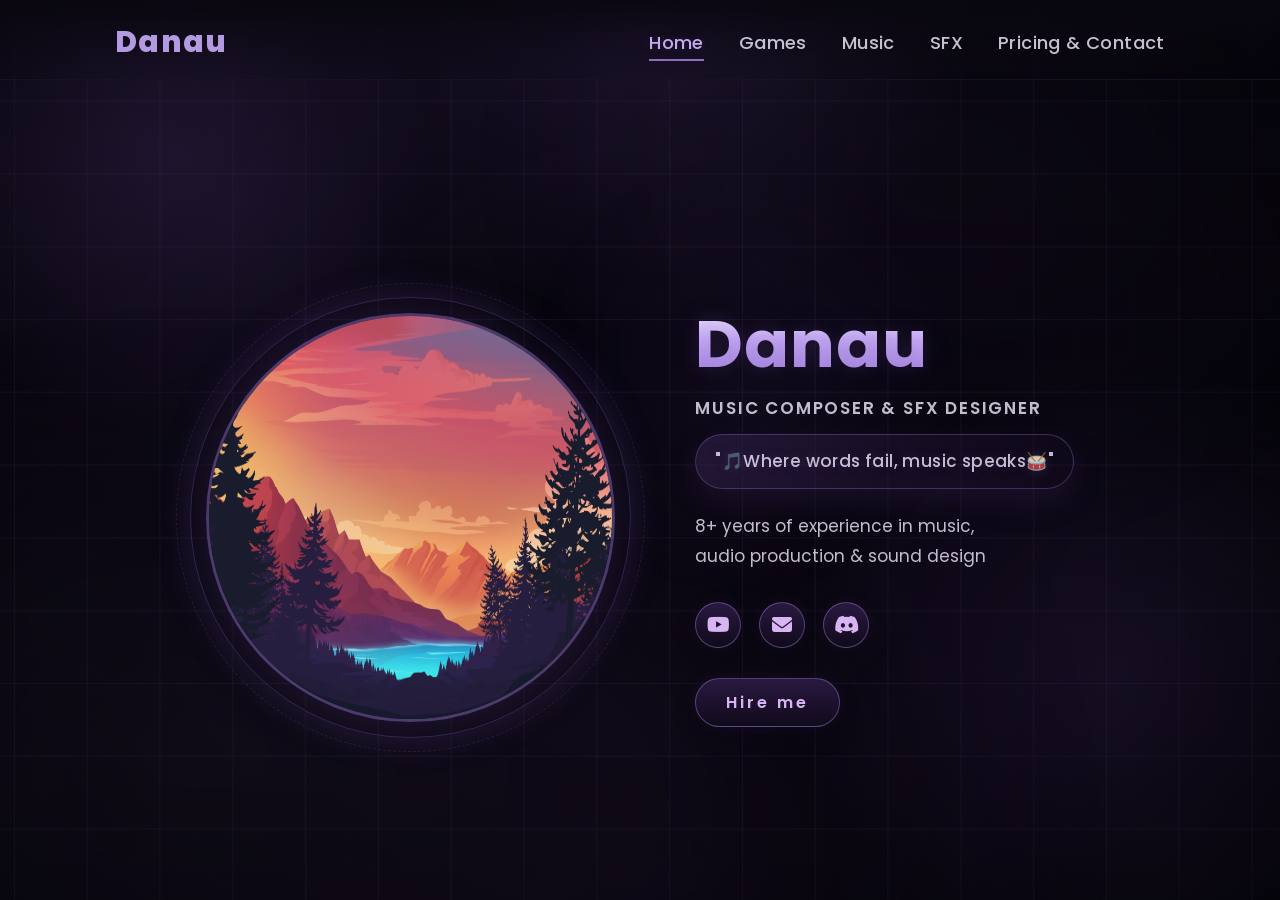
==== index.html @ 1e095b47 "1" ====
<!DOCTYPE html>
<html lang="en">

<head>
    <meta charset="UTF-8">
    <meta name="viewport" content="width=device-width, initial-scale=1.0">
    <link rel="stylesheet" href="https://cdnjs.cloudflare.com/ajax/libs/font-awesome/6.5.2/css/all.min.css">
    <link rel="stylesheet" href="style.css">
    <title>Danau</title>
</head>
<body>
    <div class="background-particles" aria-hidden="true">
        <span></span><span></span><span></span><span></span><span></span><span></span>
        <span></span><span></span><span></span><span></span><span></span><span></span>
        <span></span><span></span><span></span><span></span><span></span><span></span>
    </div>
    <div class="cursor-particles" aria-hidden="true"></div>
    <header>
        <a href="index.html" class="logo">Danau</a>

        <nav>
            <a href="#" class="active"> Home</a>
            <a href="games.html" >Games</a>
            <a href="music.html" >Music</a>
            <a href="sfx.html" >SFX</a>
            <a href="pricing.html" >Pricing & Contact</a>
        </nav>
    </header>
    <section class="home">
        <div class="home-img">
            <img src="logo.png" alt="">
        </div>
        <div class="home-content">
            <h1><span class="hero-name">Danau</span></h1>
            <p class="home-role">Music Composer & SFX Designer</p>
            <p class="signature-quote">"🎵Where words fail, music speaks🥁"</p>
            <p class="home-description">8+ years of experience in music,<br>audio production & sound design</p>
            <div class="social-icons">
                <a href="https://www.youtube.com/@Danau_sfx"><i class="fa-brands fa-youtube"></i></a>
                <a href="mailto:iiceewoolf@proton.me"><i class="fa-solid fa-envelope"></i></a>
                <a href="https://discord.gg/RYptuVfqna"><i class="fa-brands fa-discord"></i></a>
            </div>
            <a href="pricing.html" class="btn">Hire me</a>
        </div>
    </section>
    <script src="background.js"></script>
</body>
</html>
---- style.css ----
@import url('https://fonts.googleapis.com/css2?family=Poppins:wght@100;200;300;400;500;600&display=swap');

*{
    margin: 0;
    padding: 0;
    box-sizing: border-box;
    text-decoration: none;
    border: none;
    outline: none;
    font-family: 'Poppins', sans-serif;
}

html{
    font-size: 62.5%;
    background-color: #09070f;
}

:root{
    --grid-offset-x: 0px;
    --grid-offset-y: 0px;
}

body{
    width: 100%;
    min-height: 100vh;
    overflow-x: hidden;
    overflow-y: auto;
    background-color: #09070f;
    background-image:
        radial-gradient(circle at 50% 0%, rgba(120, 84, 176, 0.24), transparent 30%),
        radial-gradient(circle at 18% 22%, rgba(73, 45, 112, 0.18), transparent 26%),
        radial-gradient(circle at 82% 78%, rgba(52, 32, 83, 0.16), transparent 24%);
    background-size: auto, auto, auto;
    background-position: center top, 0 0, 100% 100%;
    color: #f5f1fb;
    position: relative;
}

body.grid-drift::selection{
    background: rgba(168, 139, 220, 0.25);
}

body::before{
    content: "";
    position: fixed;
    inset: -2px 0;
    pointer-events: none;
    background:
        linear-gradient(rgba(92, 69, 128, 0.16) 1px, transparent 1px),
        linear-gradient(90deg, rgba(92, 69, 128, 0.16) 1px, transparent 1px),
        radial-gradient(circle at 14% 18%, rgba(132, 96, 188, 0.16), transparent 20%),
        radial-gradient(circle at 86% 74%, rgba(82, 53, 122, 0.2), transparent 24%),
        linear-gradient(135deg, rgba(40, 23, 63, 0.18), transparent 42%),
        linear-gradient(to bottom, rgba(7, 5, 12, 0.18), rgba(7, 5, 12, 0.6));
    background-size: 70px 70px, 70px 70px, auto, auto, auto, auto;
    background-position:
        var(--grid-offset-x) var(--grid-offset-y),
        var(--grid-offset-x) var(--grid-offset-y),
        0 0,
        0 0,
        0 0,
        0 0;
    transform: translate3d(0, 0, 0) scale(1.04);
    transform-origin: center;
    animation: driftGridLayer 26s linear infinite, driftGlowPrimary 22s ease-in-out infinite alternate;
    will-change: transform, background-position;
    z-index: 0;
}

body::after{
    content: "";
    position: fixed;
    inset: -2px 0;
    pointer-events: none;
    background:
        radial-gradient(circle at 58% 42%, rgba(110, 76, 166, 0.08), transparent 24%),
        radial-gradient(circle at center, transparent 38%, rgba(0, 0, 0, 0.28) 100%);
    transform: translate3d(0, 0, 0) scale(1.03);
    transform-origin: center;
    animation: driftGlowSecondary 28s ease-in-out infinite alternate;
    z-index: 0;
}

.background-particles::before{
    content: "";
    position: absolute;
    inset: -10% -5%;
    pointer-events: none;
    background:
        radial-gradient(ellipse at 18% 78%, rgba(116, 92, 158, 0.14), transparent 38%),
        radial-gradient(ellipse at 72% 24%, rgba(80, 54, 120, 0.12), transparent 34%),
        radial-gradient(ellipse at 52% 88%, rgba(48, 30, 73, 0.18), transparent 42%);
    filter: blur(38px);
    opacity: 0.75;
    animation: driftMist 22s ease-in-out infinite alternate;
}

.background-particles{
    position: fixed;
    inset: -2px 0;
    overflow: hidden;
    pointer-events: none;
    z-index: 0;
}

.cursor-particles{
    position: fixed;
    inset: 0;
    pointer-events: none;
    overflow: hidden;
    z-index: 2;
}

.cursor-particle{
    position: absolute;
    width: 0.8rem;
    height: 0.8rem;
    border-radius: 0.2rem;
    background: linear-gradient(180deg, rgba(106, 83, 145, 0.4), rgba(52, 32, 79, 0.26));
    border: 1px solid rgba(130, 118, 170, 0.16);
    box-shadow: 0 0 10px rgba(82, 62, 120, 0.2);
    opacity: 0;
    animation: cursorParticleFade 1.2s ease-out forwards;
}

.background-particles span{
    position: absolute;
    display: block;
    width: 0.9rem;
    height: 0.9rem;
    background: linear-gradient(180deg, rgba(106, 83, 145, 0.52), rgba(52, 32, 79, 0.38));
    border: 1px solid rgba(130, 118, 170, 0.24);
    border-radius: 0.2rem;
    box-shadow: 0 0 14px rgba(82, 62, 120, 0.3);
    opacity: 0.8;
    animation: floatBlock linear infinite;
}

.background-particles span:nth-child(1){ left: 4%; top: 112%; animation-duration: 16s; animation-delay: -2s; }
.background-particles span:nth-child(2){ left: 9%; top: 108%; width: 0.7rem; height: 0.7rem; animation-duration: 20s; animation-delay: -6s; }
.background-particles span:nth-child(3){ left: 14%; top: 115%; width: 1rem; height: 1rem; animation-duration: 18s; animation-delay: -10s; }
.background-particles span:nth-child(4){ left: 20%; top: 109%; width: 0.8rem; height: 0.8rem; animation-duration: 22s; animation-delay: -4s; }
.background-particles span:nth-child(5){ left: 26%; top: 118%; width: 1.1rem; height: 1.1rem; animation-duration: 19s; animation-delay: -9s; }
.background-particles span:nth-child(6){ left: 32%; top: 110%; width: 0.75rem; height: 0.75rem; animation-duration: 24s; animation-delay: -12s; }
.background-particles span:nth-child(7){ left: 38%; top: 116%; width: 0.9rem; height: 0.9rem; animation-duration: 17s; animation-delay: -5s; }
.background-particles span:nth-child(8){ left: 44%; top: 111%; width: 1rem; height: 1rem; animation-duration: 21s; animation-delay: -8s; }
.background-particles span:nth-child(9){ left: 50%; top: 119%; width: 0.7rem; height: 0.7rem; animation-duration: 23s; animation-delay: -14s; }
.background-particles span:nth-child(10){ left: 56%; top: 107%; width: 1.05rem; height: 1.05rem; animation-duration: 18s; animation-delay: -7s; }
.background-particles span:nth-child(11){ left: 62%; top: 114%; width: 0.85rem; height: 0.85rem; animation-duration: 20s; animation-delay: -11s; }
.background-particles span:nth-child(12){ left: 68%; top: 109%; width: 1.15rem; height: 1.15rem; animation-duration: 25s; animation-delay: -3s; }
.background-particles span:nth-child(13){ left: 73%; top: 117%; width: 0.8rem; height: 0.8rem; animation-duration: 19s; animation-delay: -13s; }
.background-particles span:nth-child(14){ left: 78%; top: 112%; width: 0.95rem; height: 0.95rem; animation-duration: 22s; animation-delay: -6s; }
.background-particles span:nth-child(15){ left: 83%; top: 118%; width: 0.7rem; height: 0.7rem; animation-duration: 17s; animation-delay: -9s; }
.background-particles span:nth-child(16){ left: 88%; top: 110%; width: 1rem; height: 1rem; animation-duration: 24s; animation-delay: -15s; }
.background-particles span:nth-child(17){ left: 93%; top: 116%; width: 0.85rem; height: 0.85rem; animation-duration: 18s; animation-delay: -4s; }
.background-particles span:nth-child(18){ left: 97%; top: 113%; width: 1.1rem; height: 1.1rem; animation-duration: 21s; animation-delay: -10s; }

header{
    position: fixed;
    top: 0;
    left: 0;
    width: 100%;
    padding: 2rem 9% 1.4rem;
    background: linear-gradient(180deg, rgba(9, 7, 15, 0.92), rgba(9, 7, 15, 0.35), transparent);
    border-bottom: 1px solid rgba(126, 96, 175, 0.12);
    backdrop-filter: blur(6px);
    display: flex;
    justify-content: space-between;
    align-items: center;
    z-index: 100;
}

main,
header,
section{
    position: relative;
}

.logo{
    display: inline-block;
    font-size: 3rem;
    color: #b49ae0;
    font-weight: 800;
    cursor: pointer;
    letter-spacing: 0.12rem;
    transition: transform 0.25s ease, color 0.25s ease;
}

.logo:hover{
    transform: scale(1.06);
}

nav a{
    font-size: 1.8rem;
    color: rgba(241, 234, 252, 0.82);
    margin-left: 3.2rem;
    padding-bottom: 0.4rem;
    font-weight: 500;
    letter-spacing: 0.04rem;
    transition: color 0.3s ease, border-color 0.3s ease, text-shadow 0.3s ease;
    border-bottom: 2px solid transparent;
}

nav a:hover,
nav a.active{
    color: #c6aaf0;
    border-bottom: 2px solid #8d6bc4;
    text-shadow: 0 0 10px rgba(126, 96, 175, 0.2);
}

@media(max-width:995px){
    header{
        justify-content: center;
    }

    .logo{
        display: none;
    }

    nav{
        display: flex;
        justify-content: center;
        align-items: center;
        flex-wrap: wrap;
        gap: 1.5rem;
        width: 100%;
    }

    nav a{
        display: inline-block;
        font-size: 1.6rem;
        margin: 0;
    }

    nav a:hover,
    nav a.active{
        border-bottom: 2px solid #7e60af;
    }
}

section{
    min-height: 100vh;
    min-height: calc(100vh - 8.5rem);
    padding: 10rem 9% 4rem;
    position: relative;
    z-index: 1;
}

.home{
    display: flex;
    justify-content: center;
    align-items: center;
    gap: 8rem;
}

.home .home-content h1{
    font-size: 6.6rem;
    font-weight: 700;
    line-height: 1.1;
    letter-spacing: 0.08rem;
    margin-bottom: 1.2rem;
}

.hero-name{
    display: inline-block;
    background: linear-gradient(180deg, #f7f1ff 0%, #ccb1fb 42%, #9f7fe0 100%);
    -webkit-background-clip: text;
    background-clip: text;
    color: transparent;
    text-shadow: 0 0 18px rgba(126, 96, 175, 0.18), 0 0 32px rgba(88, 59, 129, 0.12);
}

span{
    color: #a88bdc;
}

.home-content h3{
    font-size: 4rem;
    margin-bottom: 1rem;
    font-weight: 700;
}

.home-content p{
    font-size: 1.7rem;
    color: rgba(241, 234, 252, 0.8);
    line-height: 1.8;
}

.home-role{
    display: block;
    margin-bottom: 1.1rem;
    color: #d7c9f2;
    font-size: 2rem;
    font-weight: 600;
    letter-spacing: 0.18rem;
    text-transform: uppercase;
}

.home-description{
    max-width: 48rem;
    color: rgba(241, 234, 252, 0.72);
    font-size: 1.8rem;
}

.signature-quote{
    display: inline-block;
    margin: 0 0 2.2rem;
    padding: 1.1rem 1.9rem;
    font-size: 1.8rem;
    font-weight: 500;
    letter-spacing: 0.04rem;
    color: #f3eefc;
    border: 1px solid rgba(126, 96, 175, 0.42);
    border-radius: 999px;
    background: linear-gradient(90deg, rgba(74, 49, 112, 0.34), rgba(30, 18, 45, 0.2));
    box-shadow: 0 12px 30px rgba(70, 46, 106, 0.24);
    text-shadow: 0 0 12px rgba(126, 96, 175, 0.24);
}

.home-img{
    position: relative;
    display: flex;
    align-items: center;
    justify-content: center;
    border-radius: 50%;
    width: 32vw;
    height: 32vw;
}

.home-img::before,
.home-img::after{
    content: "";
    position: absolute;
    border-radius: 50%;
    pointer-events: none;
}

.home-img::before{
    inset: -1.6rem;
    border: 1px solid rgba(126, 96, 175, 0.32);
    box-shadow: 0 0 36px rgba(92, 61, 137, 0.24);
}

.home-img::after{
    inset: -3rem;
    border: 1px dashed rgba(126, 96, 175, 0.24);
    opacity: 0.85;
}

.home-img img{
    position: relative;
    z-index: 1;
    width: 100%;
    height: 100%;
    border-radius: 50%;
    border: 0.35rem solid rgba(126, 96, 175, 0.58);
    box-shadow: 0 0 38px rgba(78, 50, 120, 0.34);
    filter: saturate(0.92) contrast(1.04);
    cursor: default;
    transition: transform 0.25s ease, box-shadow 0.25s ease, filter 0.25s ease;
}

.home-img img:hover{
    transform: scale(1.02);
    box-shadow: 0 0 50px rgba(100, 64, 152, 0.46);
    filter: saturate(1) contrast(1.08);
}

.social-icons a{
    display: inline-flex;
    justify-content: center;
    align-items: center;
    width: 4.6rem;
    height: 4.6rem;
    background: linear-gradient(180deg, rgba(43, 26, 67, 0.95), rgba(17, 10, 28, 0.99));
    border: 1px solid rgba(160, 126, 214, 0.46);
    font-size: 2rem;
    border-radius: 999px;
    margin: 3rem 1.5rem 3rem 0;
    transition: transform 0.28s ease, background 0.28s ease, color 0.28s ease, box-shadow 0.28s ease, border-color 0.28s ease;
    color: #d8b5f2;
    box-shadow: 0 10px 20px rgba(10, 6, 17, 0.34), 0 0 18px rgba(126, 96, 175, 0.1);
}

.social-icons a i{
    display: flex;
    align-items: center;
    justify-content: center;
    line-height: 1;
}

.social-icons a:hover{
    background: linear-gradient(180deg, rgba(91, 63, 134, 0.96), rgba(49, 31, 77, 0.96));
    transform: translateY(-4px) scale(1.05);
    color: #efd8ff;
    border-color: rgba(199, 173, 245, 0.64);
    box-shadow: 0 12px 24px rgba(126, 96, 175, 0.2);
}

.btn{
    display: inline-block;
    padding: 1.1rem 3rem;
    background: linear-gradient(180deg, rgba(43, 26, 67, 0.95), rgba(17, 10, 28, 0.99));
    border-radius: 999px;
    font-size: 1.6rem;
    color: #d8b5f2;
    letter-spacing: 0.3rem;
    font-weight: 600;
    border: 1px solid rgba(160, 126, 214, 0.46);
    transition: transform 0.28s ease, background 0.28s ease, color 0.28s ease, box-shadow 0.28s ease, border-color 0.28s ease;
    cursor: pointer;
    box-shadow: 0 10px 20px rgba(10, 6, 17, 0.34), 0 0 18px rgba(126, 96, 175, 0.1);
}

.btn:hover{
    background: linear-gradient(180deg, rgba(91, 63, 134, 0.96), rgba(49, 31, 77, 0.96));
    transform: translateY(-4px) scale(1.05);
    color: #efd8ff;
    border-color: rgba(199, 173, 245, 0.64);
    box-shadow: 0 12px 24px rgba(126, 96, 175, 0.2);
}

.typing-text{
    font-size: 34px;
    font-weight: 600;
    min-width: 280px;
}

.typing-text span{
    position: relative;
}



@keyframes cursor{
    to{
        border-left: 3px solid #746894;
    }
}





@keyframes driftGridLayer{
    0%{
        background-position:
            var(--grid-offset-x) var(--grid-offset-y),
            var(--grid-offset-x) var(--grid-offset-y),
            0 0,
            0 0,
            0 0,
            0 0;
    }
    100%{
        background-position:
            calc(var(--grid-offset-x) + 18px) calc(var(--grid-offset-y) - 18px),
            calc(var(--grid-offset-x) + 18px) calc(var(--grid-offset-y) - 18px),
            0 0,
            0 0,
            0 0,
            0 0;
    }
}

@keyframes cursorParticleFade{
    0%{
        opacity: 0.55;
        transform: translate3d(0, 0, 0) scale(1) rotate(0deg);
    }
    100%{
        opacity: 0;
        transform: translate3d(var(--particle-drift-x, 0px), var(--particle-drift-y, -18px), 0) scale(0.45) rotate(120deg);
    }
}

@keyframes floatBlock{
    0%{
        transform: translate3d(0, 0, 0) rotate(0deg);
        opacity: 0;
    }
    10%{
        opacity: 0.9;
    }
    50%{
        transform: translate3d(1.8vw, -45vh, 0) rotate(120deg);
        opacity: 0.75;
    }
    100%{
        transform: translate3d(-1.2vw, -120vh, 0) rotate(240deg);
        opacity: 0;
    }
}

@keyframes driftMist{
    0%{
        transform: translate3d(-2.5vw, 1.5vh, 0) scale(1);
        opacity: 0.58;
    }
    50%{
        transform: translate3d(2vw, -1vh, 0) scale(1.04);
        opacity: 0.74;
    }
    100%{
        transform: translate3d(-1vw, 2vh, 0) scale(1.08);
        opacity: 0.62;
    }
}

@keyframes driftGlowPrimary{
    0%{
        transform: translate3d(-2.4vw, -1.8vh, 0) scale(1.04);
    }
    50%{
        transform: translate3d(2.8vw, 1.7vh, 0) scale(1.08);
    }
    100%{
        transform: translate3d(1vw, -2.2vh, 0) scale(1.06);
    }
}

@keyframes driftGlowSecondary{
    0%{
        transform: translate3d(2vw, 1.2vh, 0) scale(1.03);
    }
    50%{
        transform: translate3d(-2.6vw, -1.4vh, 0) scale(1.07);
    }
    100%{
        transform: translate3d(1.2vw, 2vh, 0) scale(1.05);
    }
}

@media (max-width: 1000px){
    .home{
        gap: 4rem;
    }
}

.music-page{
    min-height: auto;
}

.music-hero{
    max-width: 72rem;
    margin: 0 auto 4.5rem;
    text-align: center;
}

.music-tag{
    display: inline-block;
    margin-bottom: 1.8rem;
    padding: 0.8rem 1.6rem;
    border: 1px solid rgba(126, 96, 175, 0.38);
    border-radius: 999px;
    background: rgba(74, 49, 112, 0.18);
    color: #d9c7f5;
    font-size: 1.4rem;
    letter-spacing: 0.16rem;
    text-transform: uppercase;
}

.music-hero h1{
    font-size: 5.6rem;
    line-height: 1.1;
    margin-bottom: 1.8rem;
}

.music-intro{
    max-width: 64rem;
    margin: 0 auto;
    font-size: 1.8rem;
    color: rgba(241, 234, 252, 0.74);
    line-height: 1.8;
}

.music-grid{
    display: grid;
    grid-template-columns: repeat(4, minmax(0, 1fr));
    gap: 2.4rem;
}

.music-card{
    position: relative;
    display: flex;
    flex-direction: column;
    justify-content: space-between;
    gap: 1.8rem;
    min-height: 23rem;
    padding: 2.4rem;
    border: 1px solid rgba(126, 96, 175, 0.28);
    border-radius: 2rem;
    background: linear-gradient(145deg, rgba(20, 14, 31, 0.92), rgba(28, 20, 40, 0.82));
    box-shadow: 0 18px 36px rgba(0, 0, 0, 0.28), 0 0 24px rgba(84, 54, 128, 0.1);
    overflow: hidden;
}

.music-card::before{
    content: "";
    position: absolute;
    inset: 0;
    background: radial-gradient(circle at top right, rgba(126, 96, 175, 0.12), transparent 34%);
    pointer-events: none;
}

.music-card-top{
    display: flex;
    align-items: center;
    gap: 1rem;
    margin-bottom: 1.4rem;
}

.music-card-top i{
    color: #c6aaf0;
    font-size: 1.8rem;
}

.music-card h2{
    font-size: 2rem;
    color: #f3eefc;
    line-height: 1.3;
}

.music-card audio{
    width: 100%;
    height: 4.8rem;
    padding: 0.5rem;
    border: 1px solid rgba(126, 96, 175, 0.26);
    border-radius: 1.4rem;
    background: linear-gradient(180deg, rgba(38, 24, 58, 0.9), rgba(17, 10, 28, 0.96));
    box-shadow: inset 0 1px 0 rgba(255, 255, 255, 0.04), 0 10px 20px rgba(10, 6, 17, 0.28);
    filter: hue-rotate(282deg) saturate(0.95) brightness(0.82);
}

.eight-grid{
    grid-template-columns: repeat(4, minmax(0, 1fr));
}

@media (max-width: 1200px){
    .music-grid,
    .eight-grid{
        grid-template-columns: repeat(3, minmax(0, 1fr));
    }
}

@media(max-width:995px){
    .home{
        flex-direction: column;
        margin: 5rem 4rem;
    }

    .home .home-content h3{
        font-size: 2.5rem;
    }

    .home-content h1{
        font-size: 5rem;
    }

    .home-role{
        font-size: 1.7rem;
        letter-spacing: 0.12rem;
    }

    .home-description{
        font-size: 1.65rem;
    }

    .home-img{
        width: min(70vw, 32rem);
        height: min(70vw, 32rem);
        margin-bottom: 10vw;
    }

    .music-hero h1{
        font-size: 4.4rem;
    }

    .music-grid,
    .eight-grid{
        grid-template-columns: repeat(2, minmax(0, 1fr));
    }
}

.games-page{
    min-height: calc(100vh - 8.5rem);
    display: flex;
    flex-direction: column;
    justify-content: center;
}

.games-hero{
    max-width: 76rem;
    margin: 0 auto 3rem;
    text-align: center;
}

.games-hero h1{
    font-size: 5.4rem;
    line-height: 1.1;
    margin-bottom: 1.4rem;
}

.games-hero h1 span{
    color: #b49ae0;
}

.games-list-wrap{
    max-width: 120rem;
    margin: 0 auto;
    padding: 2.4rem;
    border: 1px solid rgba(126, 96, 175, 0.24);
    border-radius: 2.4rem;
    background: linear-gradient(145deg, rgba(20, 14, 31, 0.88), rgba(28, 20, 40, 0.78));
    box-shadow: 0 18px 36px rgba(0, 0, 0, 0.28), 0 0 24px rgba(84, 54, 128, 0.08);
}

.games-list{
    list-style: none;
    display: flex;
    flex-direction: column;
    gap: 0.9rem;
}

.games-list-two-column{
    display: grid;
    grid-template-columns: repeat(2, minmax(0, 1fr));
    gap: 0.9rem 1.4rem;
}

.games-list li{
    display: flex;
    align-items: center;
    gap: 1.4rem;
    padding: 1.35rem 1.6rem;
    border: 1px solid rgba(126, 96, 175, 0.16);
    border-radius: 1.6rem;
    background: rgba(255, 255, 255, 0.02);
    color: #f3eefc;
    font-size: 1.9rem;
    line-height: 1.35;
}

.game-link{
    display: flex;
    align-items: center;
    gap: 1.4rem;
    width: 100%;
    color: inherit;
    transition: color 0.25s ease, text-shadow 0.25s ease;
}

.game-link:hover{
    color: #d7c0fb;
    text-shadow: 0 0 10px rgba(126, 96, 175, 0.18);
}

.games-list li i,
.game-emoji{
    flex-shrink: 0;
    color: #c6aaf0;
    font-size: 1.9rem;
    width: 2.2rem;
    text-align: center;
}

.game-emoji{
    filter: grayscale(1) brightness(0.8) sepia(1) hue-rotate(220deg) saturate(1.8);
}

.games-list li span{
    display: block;
}

@media (max-width: 900px){
    .games-list-two-column{
        grid-template-columns: 1fr;
    }
}

@media (max-width: 640px){
    .music-grid,
    .eight-grid{
        grid-template-columns: 1fr;
    }

    .games-list-wrap{
        padding: 2rem;
    }

    .games-list li{
        font-size: 1.8rem;
        padding: 1.4rem 1.5rem;
    }
}
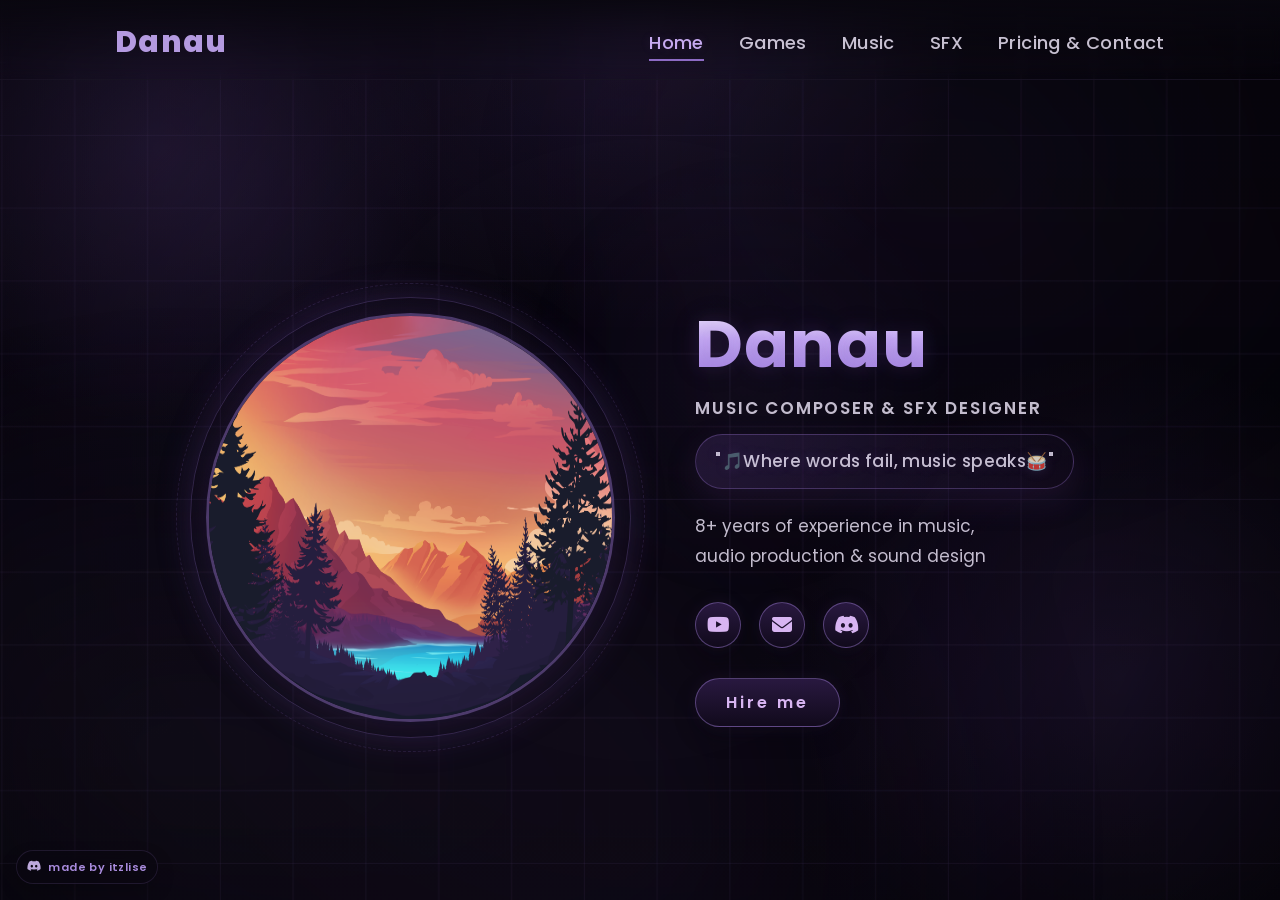
==== commit f67e5395: "watermark" ====
--- a/index.html
+++ b/index.html
@@ -4,6 +4,8 @@
 <head>
     <meta charset="UTF-8">
     <meta name="viewport" content="width=device-width, initial-scale=1.0">
+    <link rel="icon" href="logo.png" type="image/png">
+    <link rel="shortcut icon" href="logo.png" type="image/png">
     <link rel="stylesheet" href="https://cdnjs.cloudflare.com/ajax/libs/font-awesome/6.5.2/css/all.min.css">
     <link rel="stylesheet" href="style.css">
     <title>Danau</title>
@@ -43,6 +45,7 @@
             <a href="pricing.html" class="btn">Hire me</a>
         </div>
     </section>
+    <div class="site-credit"><i class="fa-brands fa-discord"></i><span>made by itzlise</span></div>
     <script src="background.js"></script>
 </body>
 </html>
--- a/style.css
+++ b/style.css
@@ -772,6 +772,31 @@
     display: block;
 }
 
+.site-credit{
+    position: fixed;
+    left: 1.6rem;
+    bottom: 1.6rem;
+    display: inline-flex;
+    align-items: center;
+    gap: 0.7rem;
+    padding: 0.75rem 1rem;
+    border: 1px solid rgba(187, 149, 255, 0.12);
+    border-radius: 999px;
+    background: rgba(10, 8, 17, 0.62);
+    color: rgba(243, 236, 255, 0.68);
+    font-size: 1.1rem;
+    font-weight: 600;
+    letter-spacing: 0.04rem;
+    backdrop-filter: blur(10px);
+    box-shadow: 0 8px 18px rgba(0, 0, 0, 0.18);
+    z-index: 50;
+}
+
+.site-credit i{
+    color: rgba(215, 192, 251, 0.88);
+    font-size: 1.15rem;
+}
+
 @media (max-width: 900px){
     .games-list-two-column{
         grid-template-columns: 1fr;
@@ -792,4 +817,11 @@
         font-size: 1.8rem;
         padding: 1.4rem 1.5rem;
     }
-}
+
+    .site-credit{
+        left: 1rem;
+        bottom: 1rem;
+        padding: 0.7rem 0.9rem;
+        font-size: 1rem;
+    }
+}
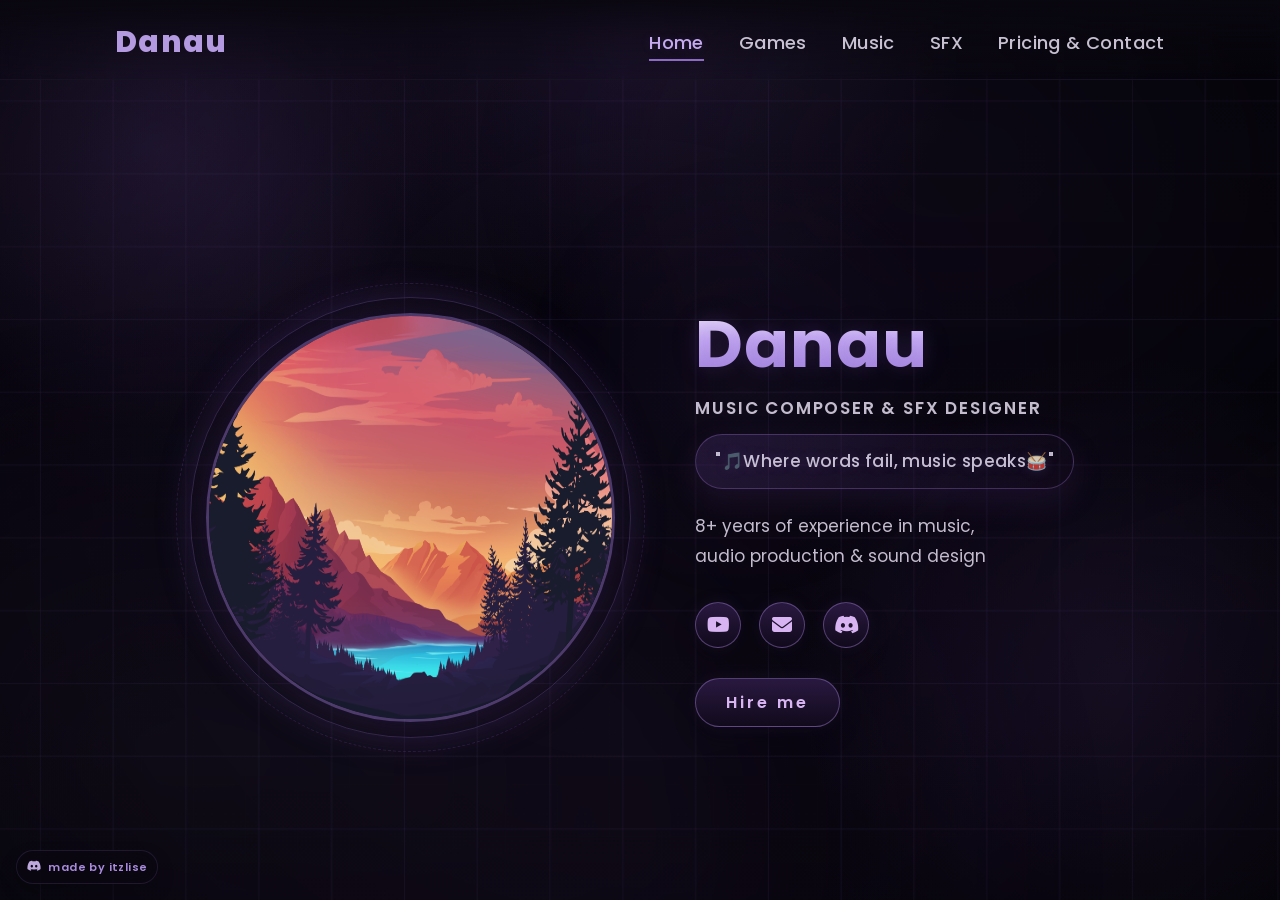
==== commit 59417a84: "watermark_click" ====
--- a/index.html
+++ b/index.html
@@ -45,7 +45,7 @@
             <a href="pricing.html" class="btn">Hire me</a>
         </div>
     </section>
-    <div class="site-credit"><i class="fa-brands fa-discord"></i><span>made by itzlise</span></div>
+    <a href="https://discord.com/users/718743877128814603" class="site-credit" target="_blank" rel="noopener noreferrer"><i class="fa-brands fa-discord"></i><span>made by itzlise</span></a>
     <script src="background.js"></script>
 </body>
 </html>
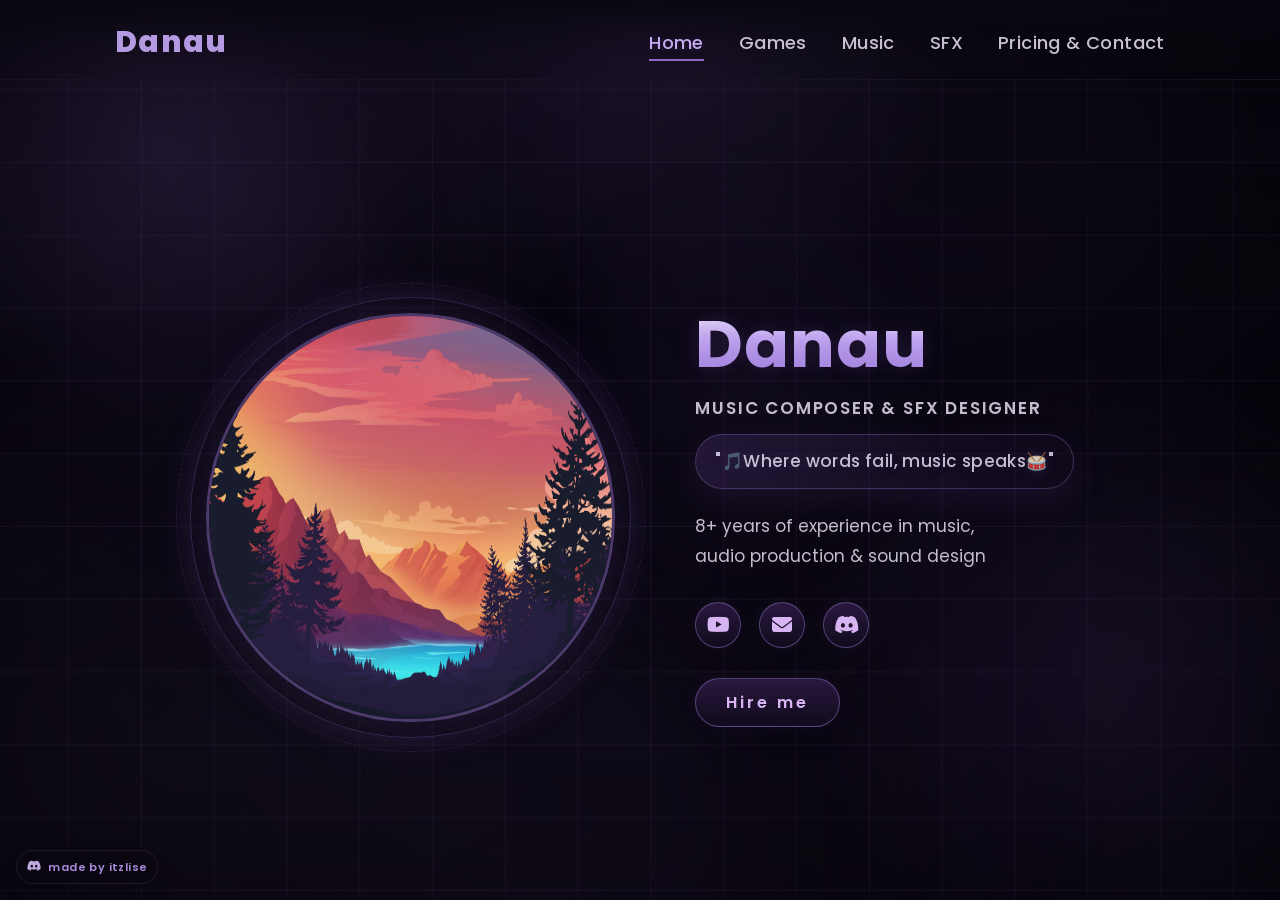
==== commit 91b8a185: "change profiles and make the watermark responsive" ====
--- a/index.html
+++ b/index.html
@@ -40,7 +40,7 @@
             <div class="social-icons">
                 <a href="https://www.youtube.com/@Danau_sfx"><i class="fa-brands fa-youtube"></i></a>
                 <a href="mailto:iiceewoolf@proton.me"><i class="fa-solid fa-envelope"></i></a>
-                <a href="https://discord.gg/RYptuVfqna"><i class="fa-brands fa-discord"></i></a>
+                <a href="https://discord.com/users/1151915999440937081"><i class="fa-brands fa-discord"></i></a>
             </div>
             <a href="pricing.html" class="btn">Hire me</a>
         </div>
--- a/style.css
+++ b/style.css
@@ -789,12 +789,27 @@
     letter-spacing: 0.04rem;
     backdrop-filter: blur(10px);
     box-shadow: 0 8px 18px rgba(0, 0, 0, 0.18);
+    transition: transform 0.22s ease, border-color 0.22s ease, background 0.22s ease, color 0.22s ease, box-shadow 0.22s ease;
     z-index: 50;
+}
+
+.site-credit:hover{
+    transform: translateY(-2px);
+    border-color: rgba(187, 149, 255, 0.24);
+    background: rgba(18, 13, 29, 0.78);
+    color: rgba(243, 236, 255, 0.9);
+    box-shadow: 0 12px 22px rgba(0, 0, 0, 0.24), 0 0 14px rgba(187, 149, 255, 0.08);
 }
 
 .site-credit i{
     color: rgba(215, 192, 251, 0.88);
     font-size: 1.15rem;
+    transition: color 0.22s ease, transform 0.22s ease;
+}
+
+.site-credit:hover i{
+    color: #f0e2ff;
+    transform: scale(1.08);
 }
 
 @media (max-width: 900px){
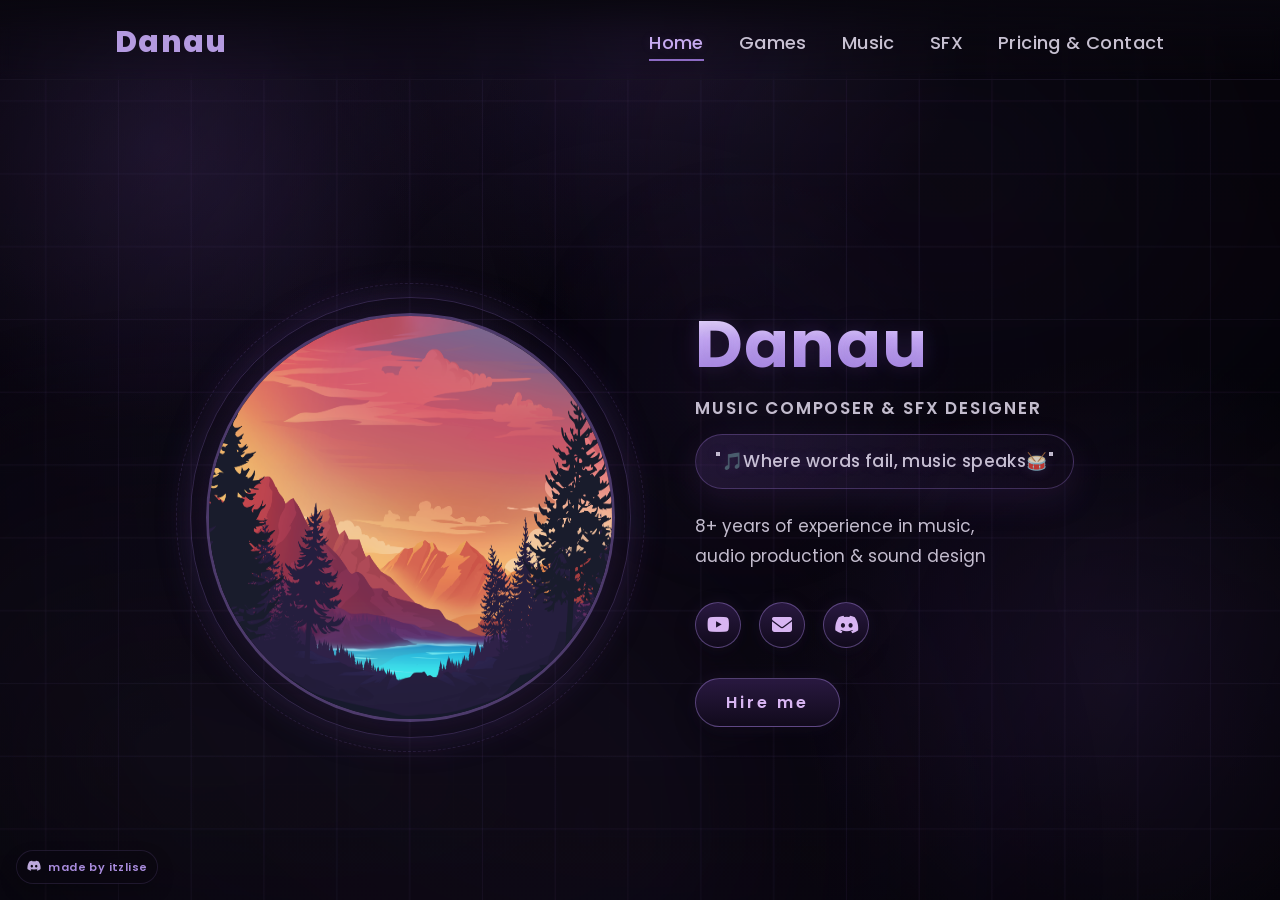
==== commit 1978eb37: "add favicon" ====
--- a/index.html
+++ b/index.html
@@ -4,8 +4,9 @@
 <head>
     <meta charset="UTF-8">
     <meta name="viewport" content="width=device-width, initial-scale=1.0">
-    <link rel="icon" href="logo.png" type="image/png">
-    <link rel="shortcut icon" href="logo.png" type="image/png">
+    <link rel="icon" href="favicon.ico" sizes="any">
+    <link rel="icon" href="favicon.png" type="image/png">
+    <link rel="shortcut icon" href="favicon.ico">
     <link rel="stylesheet" href="https://cdnjs.cloudflare.com/ajax/libs/font-awesome/6.5.2/css/all.min.css">
     <link rel="stylesheet" href="style.css">
     <title>Danau</title>
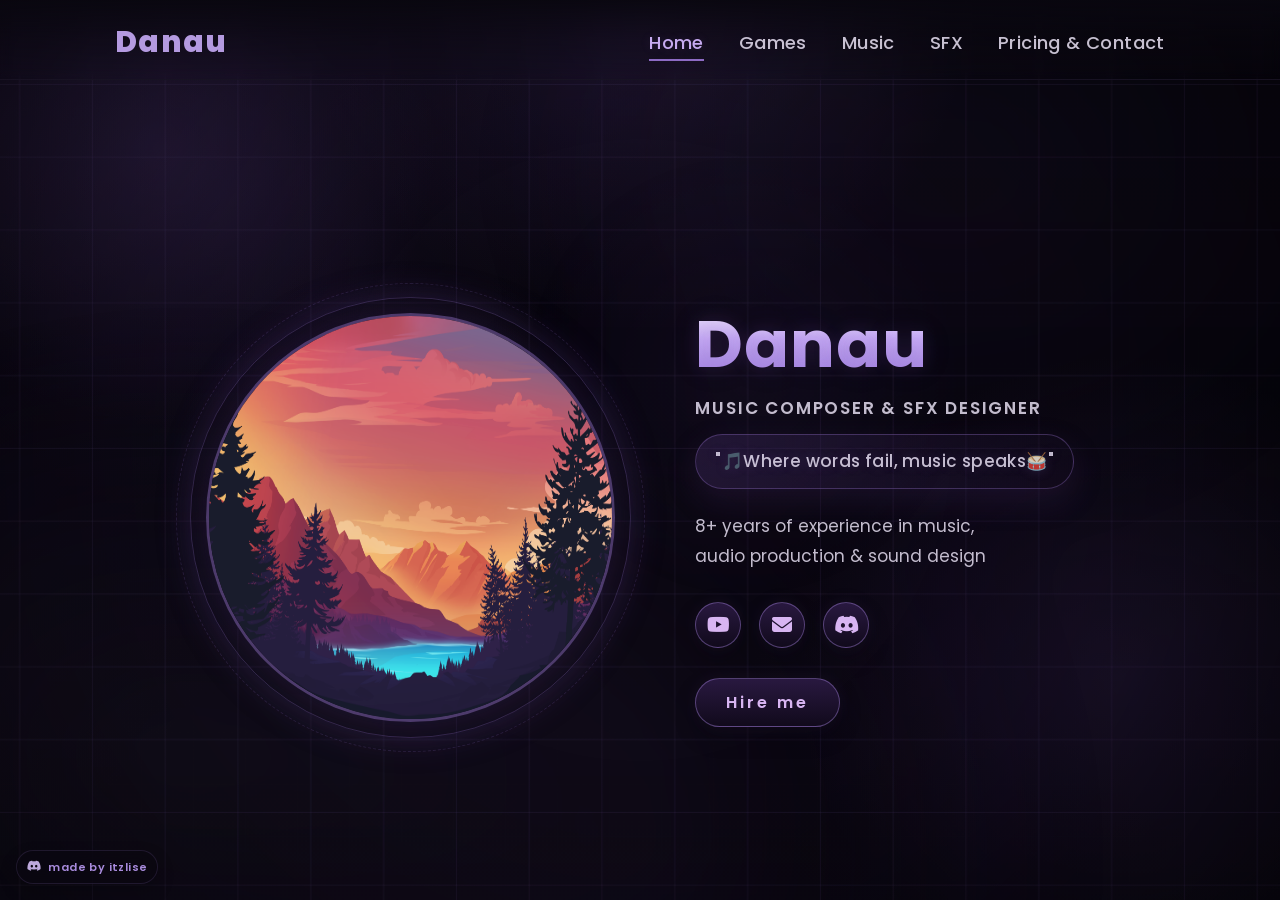
==== commit b9eeb70e: "change emails" ====
--- a/index.html
+++ b/index.html
@@ -40,7 +40,7 @@
             <p class="home-description">8+ years of experience in music,<br>audio production & sound design</p>
             <div class="social-icons">
                 <a href="https://www.youtube.com/@Danau_sfx"><i class="fa-brands fa-youtube"></i></a>
-                <a href="mailto:iiceewoolf@proton.me"><i class="fa-solid fa-envelope"></i></a>
+                <a href="mailto:danau@danausfx.com"><i class="fa-solid fa-envelope"></i></a>
                 <a href="https://discord.com/users/1151915999440937081"><i class="fa-brands fa-discord"></i></a>
             </div>
             <a href="pricing.html" class="btn">Hire me</a>
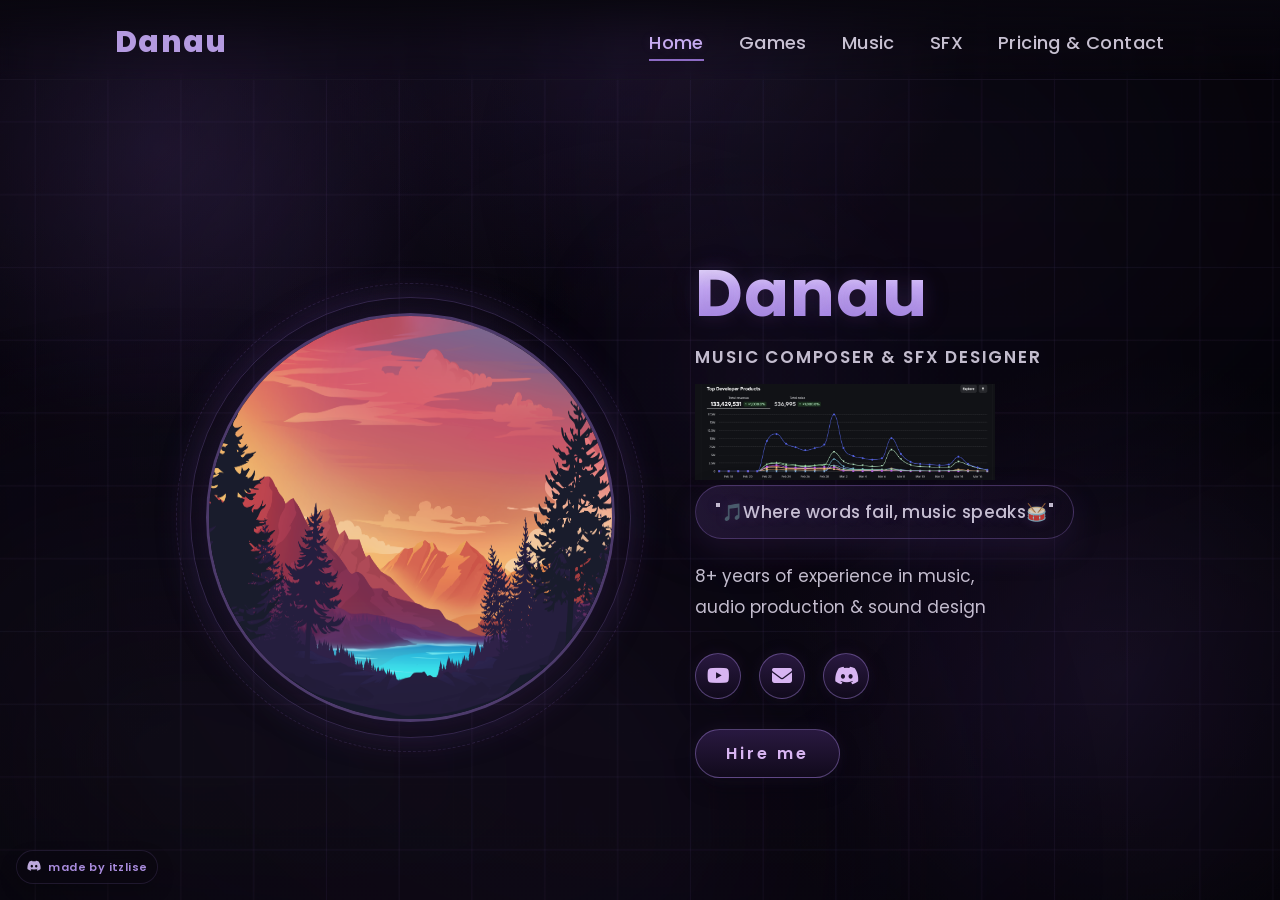
==== commit 9c7171a8: "add an image" ====
--- a/index.html
+++ b/index.html
@@ -36,6 +36,8 @@
         <div class="home-content">
             <h1><span class="hero-name">Danau</span></h1>
             <p class="home-role">Music Composer & SFX Designer</p>
+            <img src="top.png" width="300" alt="">
+            <p></p>
             <p class="signature-quote">"🎵Where words fail, music speaks🥁"</p>
             <p class="home-description">8+ years of experience in music,<br>audio production & sound design</p>
             <div class="social-icons">
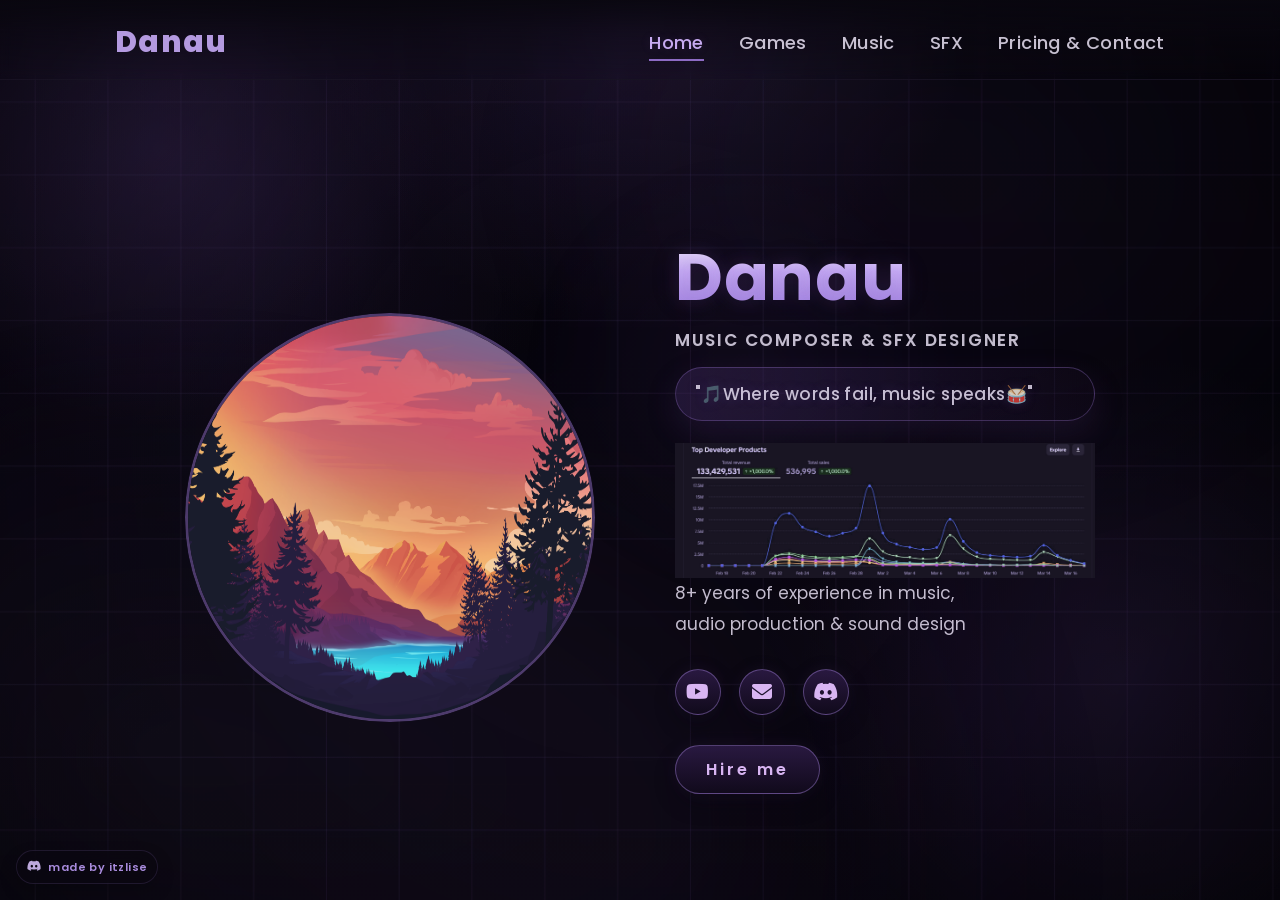
==== commit 3c549ea9: "change image & fix logo squeezing" ====
--- a/index.html
+++ b/index.html
@@ -36,9 +36,9 @@
         <div class="home-content">
             <h1><span class="hero-name">Danau</span></h1>
             <p class="home-role">Music Composer & SFX Designer</p>
-            <img src="top.png" width="300" alt="">
+            <p class="signature-quote">"🎵Where words fail, music speaks🥁"</p>
+            <img class='chart' src="top.png" width="300" alt="">
             <p></p>
-            <p class="signature-quote">"🎵Where words fail, music speaks🥁"</p>
             <p class="home-description">8+ years of experience in music,<br>audio production & sound design</p>
             <div class="social-icons">
                 <a href="https://www.youtube.com/@Danau_sfx"><i class="fa-brands fa-youtube"></i></a>
--- a/style.css
+++ b/style.css
@@ -284,6 +284,9 @@
     font-size: 1.7rem;
     color: rgba(241, 234, 252, 0.8);
     line-height: 1.8;
+    display: flex;
+    flex-direction: column;  
+    align-items: flex-start;
 }
 
 .home-role{
@@ -307,6 +310,7 @@
     margin: 0 0 2.2rem;
     padding: 1.1rem 1.9rem;
     font-size: 1.8rem;
+    align-self: flex-start;
     font-weight: 500;
     letter-spacing: 0.04rem;
     color: #f3eefc;
@@ -324,7 +328,19 @@
     justify-content: center;
     border-radius: 50%;
     width: 32vw;
-    height: 32vw;
+    aspect-ratio: 1 / 1;
+    flex-shrink: 0;
+    overflow: hidden;
+}
+
+.chart {
+  position: static;         
+  float: none;
+  display: block;
+  margin-top: 16px;
+  width: 100%;
+  max-width: 420px;         
+  height: auto;
 }
 
 .home-img::before,
